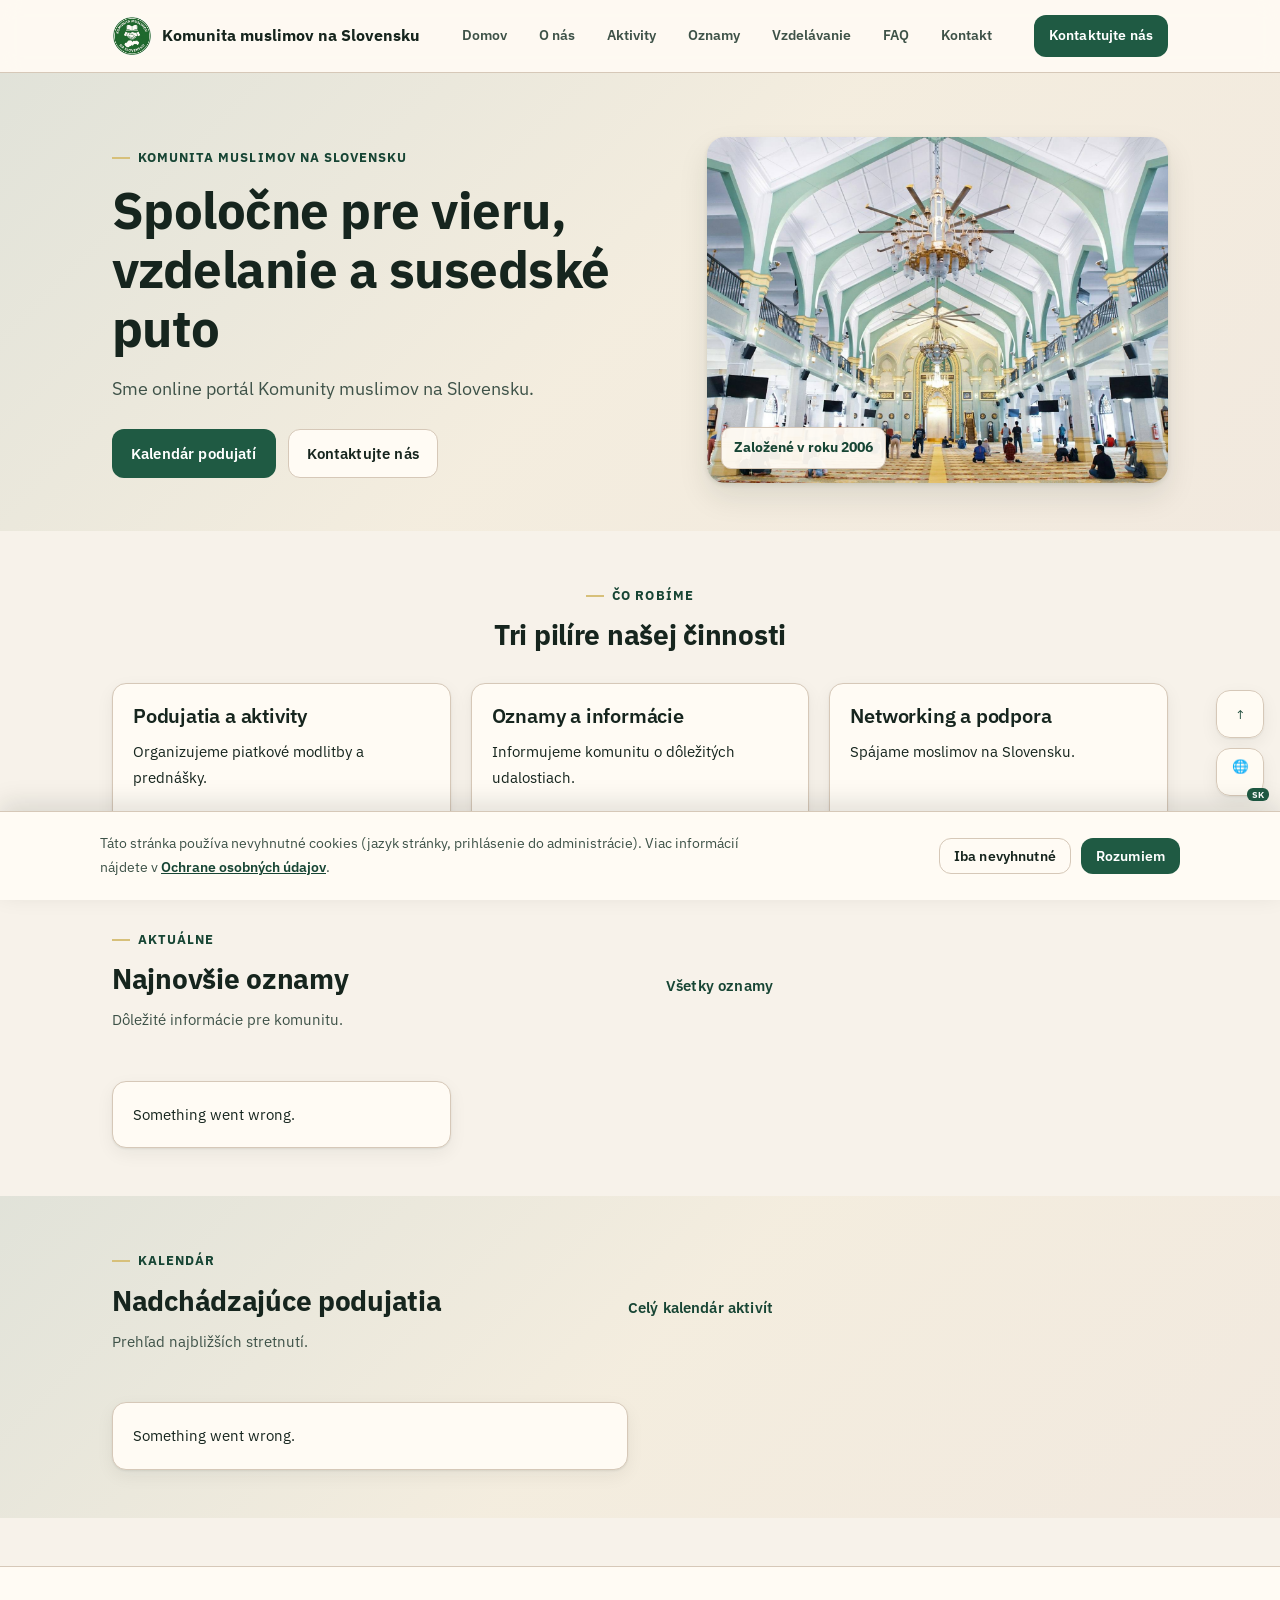
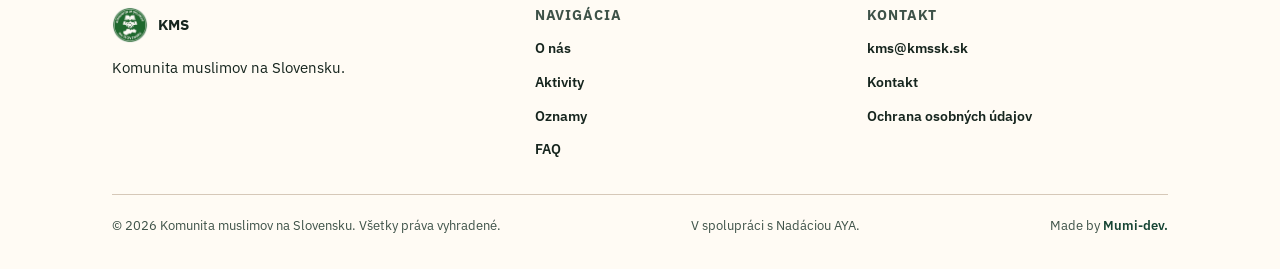
==== site/index.html @ 3a9035a1 "Add files via upload" ====
<!DOCTYPE html>
<html lang="sk" dir="ltr">
<head>
<meta charset="UTF-8">
<meta name="viewport" content="width=device-width, initial-scale=1.0">
<title data-i18n-title="meta.home_title">Komunita muslimov na Slovensku | KMS</title>
<meta name="description" content="Oficiálna stránka Komunity muslimov na Slovensku." data-i18n-content="meta.home_desc">
<meta name="robots" content="index, follow">
<link rel="canonical" href="https://kmssk.sk/">
<meta property="og:type" content="website">
<meta property="og:title" content="Komunita muslimov na Slovensku | KMS">
<meta property="og:description" content="Oznamy, kalendár podujatí a informácie pre moslimskú komunitu na Slovensku.">
<meta property="og:image" content="https://kmssk.sk/assets/img/hero-mosque.jpg">
<meta property="og:url" content="https://kmssk.sk/">
<script type="application/ld+json">
{
  "@context": "https://schema.org",
  "@type": "Organization",
  "name": "Komunita moslimov na Slovensku",
  "alternateName": "KMS",
  "url": "https://kmssk.sk/",
  "logo": "https://kmssk.sk/assets/img/logo.jpg",
  "email": "kms@kmssk.sk",
  "sameAs": [],
  "address": {
    "@type": "PostalAddress",
    "streetAddress": "Bojnická ul.",
    "addressLocality": "Bratislava",
    "addressCountry": "SK"
  }
}
</script>
<link rel="icon" href="assets/img/favicon.png" type="image/png">
<link rel="preconnect" href="https://fonts.googleapis.com">
<link rel="preconnect" href="https://fonts.gstatic.com" crossorigin>
<link href="https://fonts.googleapis.com/css2?family=IBM+Plex+Sans:wght@400;500;600;700;800&family=IBM+Plex+Sans+Arabic:wght@400;500;600;700&display=swap" rel="stylesheet">
<link rel="stylesheet" href="assets/css/tokens.css">
<link rel="stylesheet" href="assets/css/style.css">
</head>
<body data-page-popup="true">
<a class="skip-link" href="#main">Skip to content</a>

<header class="site-header">
  <div class="container">
    <a class="brand" href="/">
      <img src="assets/img/logo.jpg" alt="Logo KMS" width="40" height="40">
      <span data-i18n="meta.site_name">Komunita muslimov na Slovensku</span>
    </a>
    <nav class="site-nav" aria-label="Hlavná navigácia">
      <a href="/" data-i18n="nav.home">Domov</a>
      <a href="/about" data-i18n="nav.about">O nás</a>
      <a href="/activities" data-i18n="nav.activities">Aktivity</a>
      <a href="/announcements" data-i18n="nav.announcements">Oznamy</a>
      <a href="/education" data-i18n="nav.education">Vzdelávanie</a>
      <a href="/faq" data-i18n="nav.faq">FAQ</a>
      <a href="/contact" data-i18n="nav.contact">Kontakt</a>
    </nav>
    <div class="header-actions">
      <a class="btn btn-primary btn-header-cta btn-sm" href="/contact" data-i18n="home.cta_contact">Kontaktujte nás</a>
      <button class="hamburger" type="button" data-drawer-open aria-label="Otvoriť menu" aria-expanded="false" aria-controls="mobile-drawer" data-testid="hamburger-btn">
        <span></span>
      </button>
    </div>
  </div>
</header>

<div class="drawer-scrim" data-drawer-scrim></div>
<aside class="drawer" data-drawer id="mobile-drawer" data-open="false" aria-label="Mobilné menu">
  <div class="drawer-top">
    <a class="brand" href="/"><img src="assets/img/logo.jpg" alt="" width="36" height="36"><span data-i18n="meta.site_name">KMS</span></a>
    <button class="drawer-close" type="button" data-drawer-close aria-label="Zavrieť menu" data-testid="drawer-close-btn">&#10005;</button>
  </div>
  <nav class="drawer-nav" aria-label="Mobilná navigácia">
    <a href="/" data-i18n="nav.home">Domov</a>
    <a href="/about" data-i18n="nav.about">O nás</a>
    <a href="/activities" data-i18n="nav.activities">Aktivity</a>
    <a href="/announcements" data-i18n="nav.announcements">Oznamy</a>
    <a href="/education" data-i18n="nav.education">Vzdelávanie</a>
    <a href="/faq" data-i18n="nav.faq">FAQ</a>
    <a href="/contact" data-i18n="nav.contact">Kontakt</a>
  </nav>
</aside>

<main id="main">
<div id="app-content">

  <section class="hero wash">
    <div class="container">
      <div class="grid">
        <div data-reveal>
          <div class="eyebrow" data-i18n="home.hero_eyebrow">Komunita muslimov na Slovensku</div>
          <h1 data-i18n="home.hero_title">Spoločne pre vieru, vzdelanie a susedské puto</h1>
          <p class="lead" data-i18n="home.hero_lead">Sme online portál Komunity muslimov na Slovensku.</p>
          <div class="hero-actions">
            <a class="btn btn-primary" href="/activities" data-i18n="home.cta_activities">Kalendár podujatí</a>
            <a class="btn btn-secondary" href="/contact" data-i18n="home.cta_contact">Kontaktujte nás</a>
          </div>
        </div>
        <div data-reveal>
          <div class="hero-media">
            <img src="assets/img/hero-mosque.jpg" alt="Modlitebná sála" loading="eager" width="800" height="600" data-edit-img="home.hero_image">
            <span class="hero-badge" data-i18n="home.hero_badge">Založené v roku 2006</span>
          </div>
        </div>
      </div>
    </div>
  </section>

  <section>
    <div class="container">
      <div class="section-head center">
        <div class="eyebrow" data-i18n="home.pillars_eyebrow">Čo robíme</div>
        <h2 data-i18n="home.pillars_title">Tri pilíre našej činnosti</h2>
      </div>
      <div class="grid-3">
        <div class="card card-pad" data-reveal>
          <h3 data-i18n="home.pillar_1_title">Podujatia a aktivity</h3>
          <p data-i18n="home.pillar_1_desc">Organizujeme piatkové modlitby a prednášky.</p>
        </div>
        <div class="card card-pad" data-reveal>
          <h3 data-i18n="home.pillar_2_title">Oznamy a informácie</h3>
          <p data-i18n="home.pillar_2_desc">Informujeme komunitu o dôležitých udalostiach.</p>
        </div>
        <div class="card card-pad" data-reveal>
          <h3 data-i18n="home.pillar_3_title">Networking a podpora</h3>
          <p data-i18n="home.pillar_3_desc">Spájame moslimov na Slovensku.</p>
        </div>
      </div>
    </div>
  </section>

  <section>
    <div class="container">
      <div class="section-head justify-between flex flex-wrap gap-3 items-center">
        <div>
          <div class="eyebrow" data-i18n="home.announcements_eyebrow">Aktuálne</div>
          <h2 data-i18n="home.announcements_title">Najnovšie oznamy</h2>
          <p data-i18n="home.announcements_desc">Dôležité informácie pre komunitu.</p>
        </div>
        <a class="btn btn-ghost" href="/announcements" data-i18n="home.announcements_cta">Všetky oznamy</a>
      </div>
      <div class="grid-3" data-home-announcements data-testid="home-announcements-list">
        <div class="skeleton skeleton-line"></div>
      </div>
    </div>
  </section>

  <section class="wash">
    <div class="container">
      <div class="section-head justify-between flex flex-wrap gap-3 items-center">
        <div>
          <div class="eyebrow" data-i18n="home.events_eyebrow">Kalendár</div>
          <h2 data-i18n="home.events_title">Nadchádzajúce podujatia</h2>
          <p data-i18n="home.events_desc">Prehľad najbližších stretnutí.</p>
        </div>
        <a class="btn btn-ghost" href="/activities" data-i18n="home.events_cta">Celý kalendár aktivít</a>
      </div>
      <div class="grid-2" data-home-events data-testid="home-events-list">
        <div class="skeleton skeleton-line"></div>
      </div>
    </div>
  </section>

</div>
</main>

<footer class="site-footer">
  <div class="container">
    <div class="footer-grid">
      <div>
        <div class="footer-brand"><img src="assets/img/logo.jpg" alt=""><span data-i18n="meta.site_name">KMS</span></div>
        <p data-i18n="footer.about_text">Komunita muslimov na Slovensku.</p>
      </div>
      <div class="footer-col">
        <h4 data-i18n="footer.nav_title">Navigácia</h4>
        <ul>
          <li><a href="/about" data-i18n="nav.about">O nás</a></li>
          <li><a href="/activities" data-i18n="nav.activities">Aktivity</a></li>
          <li><a href="/announcements" data-i18n="nav.announcements">Oznamy</a></li>
          <li><a href="/faq" data-i18n="nav.faq">FAQ</a></li>
        </ul>
      </div>
      <div class="footer-col">
        <h4 data-i18n="footer.contact_title">Kontakt</h4>
        <ul>
          <li><a href="mailto:kms@kmssk.sk">kms@kmssk.sk</a></li>
          <li><a href="/contact" data-i18n="nav.contact">Kontakt</a></li>
          <li><a href="/privacy">Ochrana osobných údajov</a></li>
        </ul>
      </div>
    </div>
    <div class="footer-bottom">
      <span>&copy; <span id="year"></span> <span data-i18n="footer.made_with">Komunita muslimov na Slovensku</span>. <span data-i18n="common.all_rights">Všetky práva vyhradené.</span></span>
      <span data-i18n="footer.follow_text">V spolupráci s Nadáciou AYA.</span><span class="footer-credit">Made by <a href="https://cloudinite.github.io/mumi/" target="_blank" rel="noopener">Mumi-dev.</a></span>
    </div>
  </div>
</footer>

<div class="fab-rail">
  <button class="fab fab-scroll" type="button" data-scroll-top aria-label="Späť nahor" data-i18n-aria-label="common.scroll_top" data-testid="scroll-top-btn">&#8593;</button>
  <div style="position:relative;">
    <button class="fab" type="button" data-lang-toggle aria-label="Jazyk" aria-expanded="false" data-testid="lang-toggle-btn">
      &#127760;<span class="fab-lang-code">SK</span>
    </button>
    <div class="lang-menu" data-lang-menu data-open="false" role="menu" data-testid="lang-menu">
      <button type="button" data-lang-option="sk" role="menuitemradio" aria-checked="true">Slovenčina</button>
      <button type="button" data-lang-option="en" role="menuitemradio" aria-checked="false">English</button>
      <button type="button" data-lang-option="ru" role="menuitemradio" aria-checked="false">Русский</button>
      <button type="button" data-lang-option="de" role="menuitemradio" aria-checked="false">Deutsch</button>
      <button type="button" data-lang-option="ar" role="menuitemradio" aria-checked="false">العربية</button>
    </div>
  </div>
</div>

<div class="modal-scrim" data-popup-scrim data-open="false" role="dialog" aria-modal="true" aria-labelledby="popup-title">
  <div class="modal-box" data-popup-box tabindex="-1" data-testid="announcement-popup">
    <div class="modal-header">
      <div class="modal-title-wrap">
        <span class="modal-badge" data-popup-badge>Nový oznam</span>
        <h2 class="modal-title" id="popup-title" data-popup-title>—</h2>
      </div>
      <button class="modal-close" type="button" data-popup-close aria-label="Zavrieť" data-testid="popup-close-btn">&#10005;</button>
    </div>
    <div class="modal-date" data-popup-date></div>
    <div class="modal-mini-lang" role="group" aria-label="Preložiť oznam">
      <button type="button" data-popup-lang="sk" aria-pressed="true">SK</button>
      <button type="button" data-popup-lang="en" aria-pressed="false">EN</button>
      <button type="button" data-popup-lang="ru" aria-pressed="false">RU</button>
      <button type="button" data-popup-lang="de" aria-pressed="false">DE</button>
      <button type="button" data-popup-lang="ar" aria-pressed="false">AR</button>
    </div>
    <div class="modal-body" data-popup-body></div>
  </div>
</div>

<div class="cookie-banner" data-cookie-banner data-testid="cookie-consent-banner" hidden>
  <div class="cookie-banner-inner">
    <p data-i18n="cookie.message">Táto stránka používa nevyhnutné cookies (jazyk stránky, prihlásenie do administrácie). Viac informácií nájdete v <a href="/privacy">Ochrane osobných údajov</a>.</p>
    <div class="cookie-actions">
      <button type="button" class="btn btn-secondary btn-sm" data-cookie-decline data-i18n="cookie.decline" data-testid="cookie-decline-btn">Iba nevyhnutné</button>
      <button type="button" class="btn btn-primary btn-sm" data-cookie-accept data-i18n="cookie.accept" data-testid="cookie-accept-btn">Rozumiem</button>
    </div>
  </div>
</div>
<script src="assets/js/i18n.js"></script>
<script src="assets/js/main.js"></script>
<script src="assets/js/editor-bridge.js"></script>
<script src="assets/js/cookie-consent.js"></script>
<script src="assets/js/popup.js"></script>
<script src="assets/js/home.js"></script>
<script>document.getElementById('year').textContent = new Date().getFullYear();</script>
</body>
</html>
---- site/assets/css/tokens.css ----
/* ============================================================
   KMSSK.SK — DESIGN TOKENS
   Plain CSS custom properties. Load before style.css.
   ============================================================ */
:root{
  --bg:#F7F2EA;
  --fg:#16251E;
  --fg-muted:#3E5248;
  --card:#FFFBF4;
  --card-2:#EFE6DA;
  --stroke:#D6C8B8;
  --brand:#1F5A43;
  --brand-strong:#174534;
  --accent:#9A5A2A;
  --accent-soft:#D7C07A;
  --info:#1E5A7A;
  --success:#2F6B4F;
  --warning:#9A6A2F;
  --danger:#8A3F3A;
  --ring:#1D4ED8;

  --font-latin:"IBM Plex Sans",system-ui,-apple-system,"Segoe UI",Roboto,Arial,sans-serif;
  --font-arabic:"IBM Plex Sans Arabic","Noto Sans Arabic",Tahoma,Arial,sans-serif;

  --fs-900:clamp(2.25rem,4vw,3.5rem);
  --fs-800:clamp(1.5rem,2.2vw,2rem);
  --fs-700:1.25rem;
  --fs-600:1.125rem;
  --fs-500:1rem;
  --fs-400:0.9375rem;
  --fs-300:0.875rem;
  --fs-200:0.8125rem;

  --lh-tight:1.15;
  --lh-normal:1.5;
  --lh-relaxed:1.7;

  --space-1:0.25rem;
  --space-2:0.5rem;
  --space-3:0.75rem;
  --space-4:1rem;
  --space-5:1.25rem;
  --space-6:1.5rem;
  --space-8:2rem;
  --space-10:2.5rem;
  --space-12:3rem;
  --space-16:4rem;

  --radius-1:10px;
  --radius-2:14px;
  --radius-3:18px;

  --shadow-1:0 1px 2px rgba(22,37,30,.08),0 6px 18px rgba(22,37,30,.06);
  --shadow-2:0 2px 4px rgba(22,37,30,.10),0 14px 30px rgba(22,37,30,.10);

  --ease-out:cubic-bezier(.16,1,.3,1);
  --ease-in:cubic-bezier(.7,0,.84,0);
  --dur-1:120ms;
  --dur-2:180ms;
  --dur-3:260ms;
  --dur-4:420ms;

  --header-h:72px;
}

html{color-scheme:light;}
*,*::before,*::after{box-sizing:border-box;}
html,body{margin:0;padding:0;}
body{
  background:var(--bg);
  color:var(--fg);
  font-family:var(--font-latin);
  font-size:var(--fs-400);
  line-height:var(--lh-relaxed);
  -webkit-font-smoothing:antialiased;
  text-rendering:optimizeLegibility;
}
html[lang^="ar"] body{font-family:var(--font-arabic);}

img{max-width:100%;display:block;}
a{color:var(--brand-strong);text-decoration:none;}
a:hover{color:var(--accent);}
button{font-family:inherit;}

:focus-visible{outline:3px solid var(--ring);outline-offset:2px;border-radius:4px;}
::selection{background:rgba(31,90,67,.18);}

h1,h2,h3,h4{line-height:var(--lh-tight);letter-spacing:-0.01em;margin:0 0 var(--space-3);color:var(--fg);}
h1{font-size:var(--fs-900);font-weight:700;}
h2{font-size:var(--fs-800);font-weight:700;}
h3{font-size:var(--fs-700);font-weight:600;}
p{margin:0 0 var(--space-4);color:var(--fg);}

@media (prefers-reduced-motion: reduce){
  *{scroll-behavior:auto !important; animation-duration:.01ms !important; animation-iteration-count:1 !important; transition-duration:.01ms !important;}
}
---- site/assets/css/style.css ----
/* ============================================================
   KMSSK.SK — MAIN STYLESHEET
   ============================================================ */

/* ---------- Base / Layout ---------- */
.container{max-width:1120px;margin:0 auto;padding:0 16px;}
@media(min-width:768px){.container{padding:0 24px;}}
@media(min-width:1024px){.container{padding:0 32px;}}

main{display:block;}
section{padding:var(--space-12) 0;}
@media(max-width:640px){section{padding:var(--space-8) 0;}}

.skip-link{position:absolute;left:-999px;top:0;background:var(--brand);color:#fff;padding:10px 16px;border-radius:0 0 10px 0;z-index:200;}
.skip-link:focus{left:0;}

.eyebrow{display:inline-flex;align-items:center;gap:8px;font-size:var(--fs-200);font-weight:700;letter-spacing:.08em;text-transform:uppercase;color:var(--brand-strong);margin-bottom:var(--space-3);}
.eyebrow::before{content:"";width:18px;height:2px;background:var(--accent-soft);display:inline-block;}
.section-head{max-width:680px;margin-bottom:var(--space-8);}
.section-head p{color:var(--fg-muted);}
.section-head.center{margin-left:auto;margin-right:auto;text-align:center;}

.text-muted{color:var(--fg-muted);}
.visually-hidden{position:absolute !important;width:1px;height:1px;overflow:hidden;clip:rect(0,0,0,0);white-space:nowrap;}

/* decorative wash (max 20% viewport, only as section overlay) */
.wash{position:relative;isolation:isolate;}
.wash::before{content:"";position:absolute;inset:0;z-index:-1;background:linear-gradient(135deg, rgba(31,90,67,0.10), rgba(215,192,122,0.10), rgba(154,90,42,0.06));}

/* ---------- Reveal-on-scroll ---------- */
[data-reveal]{opacity:0;transform:translateY(14px);transition:opacity var(--dur-4) var(--ease-out), transform var(--dur-4) var(--ease-out);}
[data-reveal].is-visible{opacity:1;transform:translateY(0);}

/* ---------- Page transition ---------- */
body{opacity:1;transition:opacity var(--dur-4) var(--ease-out);}
body[data-page-state="out"]{opacity:0;}

/* ---------- Cross-fade content on language change ---------- */
#app-content{opacity:1;transform:translateY(0);transition:opacity var(--dur-4) var(--ease-out), transform var(--dur-4) var(--ease-out);}
#app-content[data-i18n-state="out"]{opacity:0;transform:translateY(4px);}

/* ---------- Header / Nav ---------- */
.site-header{position:sticky;top:0;z-index:50;background:rgba(255,251,244,0.86);backdrop-filter:blur(10px);border-bottom:1px solid var(--stroke);}
@supports not (backdrop-filter: blur(1px)){.site-header{background:var(--card);}}
.site-header .container{display:flex;align-items:center;justify-content:space-between;height:var(--header-h);gap:var(--space-4);}
.brand{display:flex;align-items:center;gap:10px;font-weight:700;color:var(--fg);font-size:var(--fs-500);min-width:0;}
.brand img{width:40px;height:40px;border-radius:50%;flex-shrink:0;}
.brand span{white-space:nowrap;overflow:hidden;text-overflow:ellipsis;}
@media(max-width:480px){.brand span{max-width:150px;}}

.site-nav{display:none;align-items:center;gap:var(--space-1);}
.site-nav a{padding:10px 14px;border-radius:10px;color:var(--fg-muted);font-weight:600;font-size:var(--fs-300);transition:background var(--dur-2) var(--ease-out), color var(--dur-2) var(--ease-out);white-space:nowrap;}
.site-nav a:hover{background:var(--card-2);color:var(--brand-strong);}
.site-nav a[aria-current="page"]{color:var(--brand-strong);background:var(--card-2);}
@media(min-width:900px){.site-nav{display:flex;}}

.header-actions{display:flex;align-items:center;gap:10px;}
.btn-header-cta{display:none;}
@media(min-width:900px){.btn-header-cta{display:inline-flex;}}

.hamburger{display:inline-flex;width:44px;height:44px;border-radius:10px;border:1px solid var(--stroke);background:var(--card);align-items:center;justify-content:center;cursor:pointer;flex-shrink:0;}
@media(min-width:900px){.hamburger{display:none;}}
.hamburger span{display:block;width:20px;height:2px;background:var(--fg);position:relative;}
.hamburger span::before,.hamburger span::after{content:"";position:absolute;left:0;width:20px;height:2px;background:var(--fg);transition:transform var(--dur-2) var(--ease-out);}
.hamburger span::before{top:-6px;}
.hamburger span::after{top:6px;}

/* ---------- Mobile Drawer ---------- */
.drawer-scrim{position:fixed;inset:0;background:rgba(22,37,30,.42);opacity:0;pointer-events:none;transition:opacity var(--dur-3) var(--ease-out);z-index:90;}
.drawer-scrim[data-open="true"]{opacity:1;pointer-events:auto;}
.drawer{position:fixed;top:0;right:0;height:100%;width:min(86vw,360px);background:var(--card);border-left:1px solid var(--stroke);translate:100% 0;opacity:0;box-shadow:var(--shadow-2);transition:opacity var(--dur-3) var(--ease-out), translate var(--dur-3) var(--ease-out);z-index:91;display:flex;flex-direction:column;padding:var(--space-5);overflow-y:auto;}
.drawer[data-open="true"]{opacity:1;translate:0 0;}
.drawer-top{display:flex;align-items:center;justify-content:space-between;margin-bottom:var(--space-6);}
.drawer-close{width:40px;height:40px;border-radius:10px;border:1px solid var(--stroke);background:var(--card);display:flex;align-items:center;justify-content:center;cursor:pointer;}
.drawer-nav{display:flex;flex-direction:column;gap:4px;}
.drawer-nav a{padding:14px 12px;border-radius:10px;color:var(--fg);font-weight:600;font-size:var(--fs-500);}
.drawer-nav a:hover{background:var(--card-2);}
.drawer-nav a[aria-current="page"]{color:var(--brand-strong);background:var(--card-2);}
body.drawer-locked{overflow:hidden;}

/* ---------- Floating Action Rail ---------- */
.fab-rail{position:fixed;right:16px;bottom:16px;display:flex;flex-direction:column;gap:10px;z-index:60;padding-bottom:env(safe-area-inset-bottom);transition:bottom .25s ease;}
body.has-cookie-banner .fab-rail{bottom:104px;}
@media(max-width:640px){body.has-cookie-banner .fab-rail{bottom:150px;}}

/* Cookie / privacy consent banner */
.cookie-banner{position:fixed;left:0;right:0;bottom:0;z-index:80;background:var(--card);border-top:1px solid var(--stroke);box-shadow:0 -8px 24px rgba(20,30,25,.12);padding:var(--space-5) 0;padding-bottom:calc(var(--space-5) + env(safe-area-inset-bottom));transform:translateY(100%);transition:transform .25s ease;}
.cookie-banner.is-visible{transform:translateY(0);}
.cookie-banner-inner{max-width:1120px;margin:0 auto;padding:0 var(--space-5);display:flex;align-items:center;justify-content:space-between;gap:var(--space-6);flex-wrap:wrap;}
.cookie-banner-inner p{margin:0;font-size:var(--fs-300);color:var(--fg-muted);max-width:640px;}
.cookie-banner-inner p a{color:var(--brand-strong);font-weight:600;text-decoration:underline;}
.cookie-actions{display:flex;gap:10px;flex-wrap:wrap;flex-shrink:0;}
@media(max-width:640px){
  .cookie-banner-inner{flex-direction:column;align-items:stretch;text-align:left;}
  .cookie-actions{width:100%;}
  .cookie-actions .btn{flex:1;}
}
.fab{width:48px;height:48px;border-radius:14px;background:rgba(255,251,244,.94);border:1px solid var(--stroke);box-shadow:var(--shadow-1);display:grid;place-items:center;color:var(--brand-strong);transition:box-shadow var(--dur-2) var(--ease-out), background var(--dur-2) var(--ease-out), opacity var(--dur-2) var(--ease-out), transform var(--dur-2) var(--ease-out);cursor:pointer;position:relative;}
.fab:hover{box-shadow:var(--shadow-2);background:var(--card);}
.fab:active{transform:scale(.96);}
.fab-scroll{opacity:0;pointer-events:none;transform:translateY(6px);}
.fab-scroll.is-visible{opacity:1;pointer-events:auto;transform:translateY(0);}
.fab-lang-code{position:absolute;bottom:-6px;right:-6px;background:var(--brand);color:#fff;font-size:9px;font-weight:800;letter-spacing:.02em;padding:2px 5px;border-radius:6px;line-height:1;}

.lang-menu{position:absolute;bottom:56px;right:0;background:var(--card);border:1px solid var(--stroke);border-radius:var(--radius-2);box-shadow:var(--shadow-2);padding:6px;min-width:170px;opacity:0;transform:translateY(6px) scale(.98);pointer-events:none;transition:opacity var(--dur-2) var(--ease-out), transform var(--dur-2) var(--ease-out);}
.lang-menu[data-open="true"]{opacity:1;transform:translateY(0) scale(1);pointer-events:auto;}
.lang-menu button{display:flex;width:100%;align-items:center;justify-content:space-between;gap:8px;padding:10px 12px;border-radius:8px;background:transparent;border:none;color:var(--fg);font-size:var(--fs-300);font-weight:600;cursor:pointer;text-align:left;}
.lang-menu button:hover{background:var(--card-2);}
.lang-menu button[aria-checked="true"]{color:var(--brand-strong);background:var(--card-2);}

/* ---------- Hero ---------- */
.hero{padding:var(--space-16) 0 var(--space-12);}
.hero .grid{display:grid;gap:var(--space-8);align-items:center;}
@media(min-width:860px){.hero .grid{grid-template-columns:1.1fr .9fr;}}
.hero h1{margin-bottom:var(--space-4);}
.hero p.lead{font-size:var(--fs-600);color:var(--fg-muted);max-width:560px;}
.hero-actions{display:flex;gap:12px;flex-wrap:wrap;margin-top:var(--space-6);}
.hero-media{position:relative;border-radius:var(--radius-3);overflow:hidden;box-shadow:var(--shadow-2);aspect-ratio:4/3;}
.hero-media img{width:100%;height:100%;object-fit:cover;}
.hero-badge{position:absolute;bottom:14px;left:14px;background:rgba(255,251,244,.94);border:1px solid var(--stroke);border-radius:var(--radius-1);padding:8px 12px;font-size:var(--fs-300);font-weight:700;color:var(--brand-strong);box-shadow:var(--shadow-1);}

/* ---------- Buttons ---------- */
.btn{display:inline-flex;align-items:center;justify-content:center;gap:8px;border-radius:12px;padding:11px 18px;font-weight:600;font-size:var(--fs-400);cursor:pointer;min-height:44px;letter-spacing:.01em;border:1px solid transparent;transition:background var(--dur-2) var(--ease-out), box-shadow var(--dur-2) var(--ease-out), border-color var(--dur-2) var(--ease-out), transform var(--dur-1) var(--ease-out);}
.btn:active{transform:scale(.98);}
.btn-primary{background:var(--brand);color:#fff;}
.btn-primary:hover{background:var(--brand-strong);box-shadow:var(--shadow-1);color:#fff;}
.btn-secondary{background:var(--card);color:var(--fg);border-color:var(--stroke);}
.btn-secondary:hover{border-color:rgba(31,90,67,.35);box-shadow:var(--shadow-1);}
.btn-ghost{background:transparent;color:var(--brand-strong);}
.btn-ghost:hover{background:rgba(31,90,67,.08);}
.btn-sm{min-height:36px;padding:8px 14px;font-size:var(--fs-300);}
.btn[aria-disabled="true"]{opacity:.55;cursor:not-allowed;}
.btn[aria-disabled="true"]:hover{background:var(--card);box-shadow:none;}

/* ---------- Cards ---------- */
.card{background:var(--card);border:1px solid var(--stroke);border-radius:var(--radius-2);box-shadow:var(--shadow-1);transition:box-shadow var(--dur-2) var(--ease-out);}
.card:hover{box-shadow:var(--shadow-2);}
.card-pad{padding:var(--space-5);}

.grid-3{display:grid;gap:var(--space-5);grid-template-columns:1fr;}
@media(min-width:680px){.grid-3{grid-template-columns:repeat(2,1fr);}}
@media(min-width:980px){.grid-3{grid-template-columns:repeat(3,1fr);}}
/* Announcements archive: auto-fit so a handful of items never leave awkward empty columns */
.announcements-grid{grid-template-columns:repeat(auto-fit,minmax(280px,1fr)) !important;}
.announcements-cta{display:flex;align-items:center;justify-content:space-between;gap:var(--space-5);flex-wrap:wrap;}
.announcements-cta .btn{flex-shrink:0;}
.grid-2{display:grid;gap:var(--space-6);grid-template-columns:1fr;}
@media(min-width:760px){.grid-2{grid-template-columns:1fr 1fr;}}

.announcement-card{padding:var(--space-5);display:flex;flex-direction:column;gap:8px;position:relative;}
.announcement-card .badge-row{display:flex;align-items:center;gap:8px;}
.badge{display:inline-flex;align-items:center;gap:6px;font-size:var(--fs-200);font-weight:700;padding:4px 10px;border-radius:999px;background:var(--card-2);color:var(--brand-strong);}
.badge-dot{width:7px;height:7px;border-radius:50%;background:var(--accent-soft);}
.announcement-card h3{font-size:var(--fs-600);margin:2px 0;}
.announcement-card .meta{font-size:var(--fs-300);color:var(--fg-muted);}
.announcement-card.urgent{border-left:3px solid var(--danger);}

.event-card{padding:var(--space-5);display:flex;gap:var(--space-4);align-items:flex-start;}
.event-date-pill{flex-shrink:0;width:64px;height:64px;border-radius:var(--radius-1);background:var(--card-2);display:flex;flex-direction:column;align-items:center;justify-content:center;color:var(--brand-strong);font-weight:700;line-height:1.1;}
.event-date-pill .d{font-size:1.35rem;}
.event-date-pill .m{font-size:var(--fs-200);text-transform:uppercase;letter-spacing:.04em;}
.event-body{flex:1;min-width:0;}
.event-body h3{font-size:var(--fs-600);margin-bottom:4px;}
.event-meta{display:flex;gap:14px;flex-wrap:wrap;font-size:var(--fs-300);color:var(--fg-muted);margin:6px 0;}
.event-meta span{display:inline-flex;align-items:center;gap:6px;}
.event-status{font-size:var(--fs-200);font-weight:700;padding:3px 9px;border-radius:999px;}
.event-status.upcoming{background:rgba(31,90,67,.12);color:var(--brand-strong);}
.event-status.ongoing{background:rgba(154,90,42,.14);color:var(--accent);}
.event-status.past{background:var(--card-2);color:var(--fg-muted);}
.event-status.cancelled{background:rgba(138,63,58,.12);color:var(--danger);}
.event-cta{margin-top:8px;}
.event-cta a{font-weight:700;font-size:var(--fs-300);border-bottom:2px solid transparent;transition:border-color var(--dur-2) var(--ease-out);}
.event-cta a:hover{border-color:var(--accent);}

.coming-soon-card{padding:var(--space-6) var(--space-5);text-align:center;display:flex;flex-direction:column;align-items:center;gap:10px;}
.coming-soon-card .icon{width:56px;height:56px;border-radius:16px;background:var(--card-2);display:flex;align-items:center;justify-content:center;color:var(--brand-strong);font-size:24px;}
.coming-soon-card h3{font-size:var(--fs-600);}
.coming-soon-card p{color:var(--fg-muted);font-size:var(--fs-300);margin-bottom:4px;}

/* ---------- FAQ accordion ---------- */
.faq-list{display:flex;flex-direction:column;gap:10px;}
.faq-item{border:1px solid var(--stroke);border-radius:var(--radius-2);background:var(--card);overflow:hidden;}
.faq-trigger{width:100%;display:flex;align-items:center;justify-content:space-between;gap:12px;padding:16px 18px;background:transparent;border:none;text-align:left;font-weight:700;font-size:var(--fs-500);color:var(--fg);cursor:pointer;min-height:44px;}
.faq-trigger .chev{flex-shrink:0;transition:transform var(--dur-2) var(--ease-out);color:var(--brand-strong);}
.faq-trigger[aria-expanded="true"] .chev{transform:rotate(180deg);}
.faq-content{max-height:0;overflow:hidden;transition:max-height var(--dur-3) var(--ease-out);}
.faq-content-inner{padding:0 18px 16px;color:var(--fg-muted);}

/* ---------- Calendar ---------- */
.calendar-toolbar{display:flex;align-items:center;justify-content:space-between;gap:12px;margin-bottom:var(--space-5);flex-wrap:wrap;}
.calendar-nav{display:flex;align-items:center;gap:8px;}
.calendar-nav button{width:38px;height:38px;border-radius:10px;border:1px solid var(--stroke);background:var(--card);cursor:pointer;display:flex;align-items:center;justify-content:center;}
.calendar-month-label{font-weight:700;font-size:var(--fs-600);min-width:170px;text-align:center;}
.calendar-filter{display:flex;gap:6px;flex-wrap:wrap;}
.filter-chip{border:1px solid var(--stroke);background:var(--card);border-radius:999px;padding:8px 14px;font-size:var(--fs-300);font-weight:600;cursor:pointer;color:var(--fg-muted);}
.filter-chip[aria-pressed="true"]{background:var(--brand);color:#fff;border-color:var(--brand);}

.month-grid{display:grid;grid-template-columns:repeat(7,1fr);gap:6px;}
.month-grid .dow{font-size:var(--fs-200);font-weight:700;text-align:center;color:var(--fg-muted);padding:6px 0;}
.calendar-day{aspect-ratio:1;border-radius:10px;border:1px solid var(--stroke);background:var(--card);display:flex;flex-direction:column;align-items:center;justify-content:center;gap:4px;font-size:var(--fs-300);font-weight:600;cursor:pointer;padding:4px;}
.calendar-day.is-outside{opacity:.35;}
.calendar-day.is-today{box-shadow:inset 0 0 0 2px var(--brand);}
.calendar-day.is-selected{background:rgba(31,90,67,.10);border-color:var(--brand);}
.calendar-day .dots{display:flex;gap:3px;}
.calendar-day .dots span{width:5px;height:5px;border-radius:50%;background:var(--accent);}

/* Calendar + events list side-by-side (smaller calendar, events beside it) */
.calendar-layout{display:flex;gap:var(--space-6);align-items:flex-start;}
.calendar-panel{flex:0 0 360px;max-width:360px;}
.calendar-panel .month-grid{gap:4px;}
.calendar-panel .calendar-day{font-size:var(--fs-200);}
.calendar-events-panel{flex:1;min-width:0;display:flex;flex-direction:column;gap:var(--space-4);max-height:560px;overflow-y:auto;padding-right:4px;}
.calendar-events-panel .event-card{padding:var(--space-4);}
@media(max-width:900px){
  .calendar-layout{flex-direction:column;}
  .calendar-panel{width:100%;max-width:none;flex:1 1 auto;}
  .calendar-events-panel{max-height:none;overflow-y:visible;}
}

.calendar-empty{padding:var(--space-8);text-align:center;color:var(--fg-muted);}

.embed-code-box{background:var(--card-2);border:1px solid var(--stroke);border-radius:var(--radius-2);padding:var(--space-4);font-family:monospace;font-size:var(--fs-300);overflow-x:auto;white-space:pre-wrap;word-break:break-all;}

/* Embed mode overrides */
body[data-embed="true"]{background:transparent;}
body[data-embed="true"] .site-header,
body[data-embed="true"] .site-footer,
body[data-embed="true"] .fab-rail{display:none !important;}
body[data-embed="true"] .cookie-banner{display:none !important;}
body[data-embed="true"] .card{box-shadow:none;}
body[data-embed="true"] main{padding-top:var(--space-4);}
body[data-embed="true"] [data-hide-in-embed]{display:none !important;}
body[data-embed="true"] section{padding:var(--space-4) 0;}

/* ---------- Forms ---------- */
.form-group{margin-bottom:var(--space-4);}
.form-group label{display:block;font-weight:700;font-size:var(--fs-300);margin-bottom:6px;color:var(--fg);}
.required-mark{color:var(--danger);}
.input,textarea.input{width:100%;min-height:44px;border-radius:12px;border:1px solid var(--stroke);background:var(--card);padding:10px 12px;color:var(--fg);font-family:inherit;font-size:var(--fs-400);transition:border-color var(--dur-2) var(--ease-out), box-shadow var(--dur-2) var(--ease-out);}
textarea.input{min-height:130px;resize:vertical;}
.input:focus{border-color:rgba(31,90,67,.55);box-shadow:0 0 0 4px rgba(29,78,216,.18);outline:none;}
.form-msg{padding:12px 14px;border-radius:10px;font-size:var(--fs-300);font-weight:600;margin-top:var(--space-3);display:none;}
.form-msg.show{display:block;}
.form-msg.success{background:rgba(47,107,79,.12);color:var(--success);}
.form-msg.error{background:rgba(138,63,58,.12);color:var(--danger);}
.hp-field{position:absolute;left:-9999px;top:-9999px;}

/* ---------- Modal (Announcement Popup) ---------- */
.modal-scrim{position:fixed;inset:0;background:rgba(22,37,30,.5);opacity:0;pointer-events:none;transition:opacity var(--dur-3) var(--ease-out);z-index:120;display:flex;align-items:center;justify-content:center;padding:16px;}
.modal-scrim[data-open="true"]{opacity:1;pointer-events:auto;}
.modal-box{background:var(--card);border-radius:var(--radius-3);box-shadow:var(--shadow-2);max-width:520px;width:100%;max-height:88vh;overflow-y:auto;position:relative;border-top:5px solid var(--accent-soft);transform:translateY(10px) scale(.98);opacity:0;transition:transform var(--dur-3) var(--ease-out), opacity var(--dur-3) var(--ease-out);}
.modal-scrim[data-open="true"] .modal-box{transform:translateY(0) scale(1);opacity:1;}
.modal-header{display:flex;align-items:flex-start;justify-content:space-between;gap:12px;padding:var(--space-5) var(--space-5) 0;}
.modal-title-wrap{min-width:0;}
.modal-badge{display:inline-flex;align-items:center;gap:6px;font-size:var(--fs-200);font-weight:700;color:var(--accent);text-transform:uppercase;letter-spacing:.04em;margin-bottom:6px;}
.modal-title{font-size:var(--fs-700);margin:0;}
.modal-close{width:36px;height:36px;border-radius:10px;border:1px solid var(--stroke);background:var(--card);cursor:pointer;display:flex;align-items:center;justify-content:center;flex-shrink:0;}
.modal-mini-lang{display:flex;align-items:center;gap:6px;padding:var(--space-5) var(--space-5) 0;}
.modal-mini-lang button{border:1px solid var(--stroke);background:var(--card);border-radius:8px;padding:5px 10px;font-size:var(--fs-200);font-weight:700;cursor:pointer;color:var(--fg-muted);}
.modal-mini-lang button[aria-pressed="true"]{background:var(--brand);color:#fff;border-color:var(--brand);}
.modal-body{padding:var(--space-4) var(--space-5) var(--space-6);color:var(--fg);white-space:pre-line;}
.modal-date{font-size:var(--fs-300);color:var(--fg-muted);padding:0 var(--space-5);}

/* ---------- Footer ---------- */
.site-footer{border-top:1px solid var(--stroke);padding:var(--space-10) 0 var(--space-8);background:var(--card);margin-top:var(--space-12);}
.footer-grid{display:grid;gap:var(--space-8);grid-template-columns:1fr;}
@media(min-width:760px){.footer-grid{grid-template-columns:1.3fr 1fr 1fr;}}
.footer-brand{display:flex;align-items:center;gap:10px;font-weight:700;margin-bottom:var(--space-3);}
.footer-brand img{width:36px;height:36px;border-radius:50%;}
.footer-col h4{font-size:var(--fs-300);text-transform:uppercase;letter-spacing:.06em;color:var(--fg-muted);margin-bottom:var(--space-3);}
.footer-col ul{list-style:none;padding:0;margin:0;display:flex;flex-direction:column;gap:8px;}
.footer-col a{color:var(--fg);font-weight:600;font-size:var(--fs-300);}
.footer-bottom{margin-top:var(--space-8);padding-top:var(--space-5);border-top:1px solid var(--stroke);display:flex;justify-content:space-between;align-items:center;flex-wrap:wrap;gap:10px;font-size:var(--fs-200);color:var(--fg-muted);}
.footer-credit{color:var(--fg-muted);}
.footer-credit a{color:var(--brand-strong);font-weight:600;text-decoration:none;}
.footer-credit a:hover{text-decoration:underline;}
.footer-credit a:focus-visible{outline:2px solid var(--brand);outline-offset:2px;border-radius:3px;}

/* ---------- Page header (non-home pages) ---------- */
.page-header{padding:var(--space-10) 0 var(--space-6);border-bottom:1px solid var(--stroke);background:var(--card-2);}
.page-header .eyebrow{margin-bottom:var(--space-2);}
.page-header p{color:var(--fg-muted);max-width:640px;}
.breadcrumbs{font-size:var(--fs-200);color:var(--fg-muted);margin-bottom:var(--space-3);}
.breadcrumbs a{color:var(--fg-muted);}
.breadcrumbs a:hover{color:var(--brand-strong);}

/* ---------- Timeline (About page) ---------- */
.timeline{position:relative;padding-left:28px;border-left:2px solid var(--stroke);display:flex;flex-direction:column;gap:var(--space-6);}
html[dir="rtl"] .timeline,body.lang-ar .timeline{padding-left:28px;}
.timeline-item{position:relative;}
.timeline-item::before{content:"";position:absolute;left:-35px;top:2px;width:14px;height:14px;border-radius:50%;background:var(--brand);border:3px solid var(--card);box-shadow:0 0 0 2px var(--brand);}
.timeline-item h3{font-size:var(--fs-600);margin-bottom:4px;}
.timeline-item .year{display:inline-block;font-size:var(--fs-200);font-weight:800;color:var(--accent);margin-bottom:4px;}

/* Compact 2-col history grid (About page) - shorter page than a long vertical timeline */
.timeline-grid{display:grid;grid-template-columns:repeat(2,1fr);gap:14px;}
@media(max-width:640px){.timeline-grid{grid-template-columns:1fr;}}
.timeline-card{background:var(--card);border:1px solid var(--stroke);border-radius:var(--radius-2);padding:var(--space-5);}
.timeline-card .year{display:inline-block;font-size:var(--fs-200);font-weight:800;color:var(--accent);margin-bottom:4px;}
.timeline-card h3{font-size:var(--fs-500);margin-bottom:4px;}
.timeline-card p{font-size:var(--fs-300);color:var(--fg-muted);margin:0;}
.timeline-card.is-current{background:rgba(31,90,67,.06);border-color:var(--brand);}

/* ---------- Goals list ---------- */
.goals-list{list-style:none;padding:0;margin:0;display:flex;flex-direction:column;gap:12px;}
.goals-list li{display:flex;gap:12px;align-items:flex-start;background:var(--card);border:1px solid var(--stroke);border-radius:var(--radius-2);padding:14px 16px;}
.goals-list .num{flex-shrink:0;width:30px;height:30px;border-radius:50%;background:var(--brand);color:#fff;font-weight:700;font-size:var(--fs-300);display:flex;align-items:center;justify-content:center;}

/* ---------- Prayer times highlight box ---------- */
.prayer-box{display:grid;gap:var(--space-4);grid-template-columns:1fr;background:var(--card);border:1px solid var(--stroke);border-radius:var(--radius-3);padding:var(--space-6);box-shadow:var(--shadow-1);}
@media(min-width:700px){.prayer-box{grid-template-columns:1fr 1fr;}}
.prayer-time-row{display:flex;align-items:center;justify-content:space-between;padding:12px 0;border-bottom:1px solid var(--stroke);}
.prayer-time-row:last-child{border-bottom:none;}
.prayer-time-row .lang{font-weight:700;}
.prayer-time-row .time{font-weight:800;color:var(--brand-strong);font-size:var(--fs-600);}

/* ---------- RTL text-only rules (Arabic) ---------- */
/* IMPORTANT: html/body dir stays LTR always. Only text-bearing nodes flip. */
[data-i18n-dir][dir="rtl"]{text-align:right;unicode-bidi:plaintext;}
.text-rtl{direction:rtl;text-align:right;unicode-bidi:plaintext;}
.text-ltr{direction:ltr;text-align:left;unicode-bidi:plaintext;}

/* ---------- Skeleton / loading ---------- */
.skeleton{background:linear-gradient(90deg,var(--card-2) 25%,rgba(255,255,255,.6) 37%,var(--card-2) 63%);background-size:400% 100%;animation:skeleton-loading 1.4s ease infinite;border-radius:10px;}
@keyframes skeleton-loading{0%{background-position:100% 50%;}100%{background-position:0 50%;}}
.skeleton-line{height:14px;margin-bottom:8px;}

/* ---------- 404 ---------- */
.error-404{text-align:center;padding:var(--space-16) 0;}
.error-404 .code{font-size:5rem;font-weight:800;color:var(--card-2);line-height:1;-webkit-text-stroke:2px var(--brand);color:transparent;}

/* ---------- Utility spacing ---------- */
.mt-2{margin-top:var(--space-2);}
.mt-4{margin-top:var(--space-4);}
.mt-6{margin-top:var(--space-6);}
.mt-8{margin-top:var(--space-8);}
.flex{display:flex;}
.flex-wrap{flex-wrap:wrap;}
.gap-2{gap:8px;}
.gap-3{gap:12px;}
.items-center{align-items:center;}
.justify-between{justify-content:space-between;}
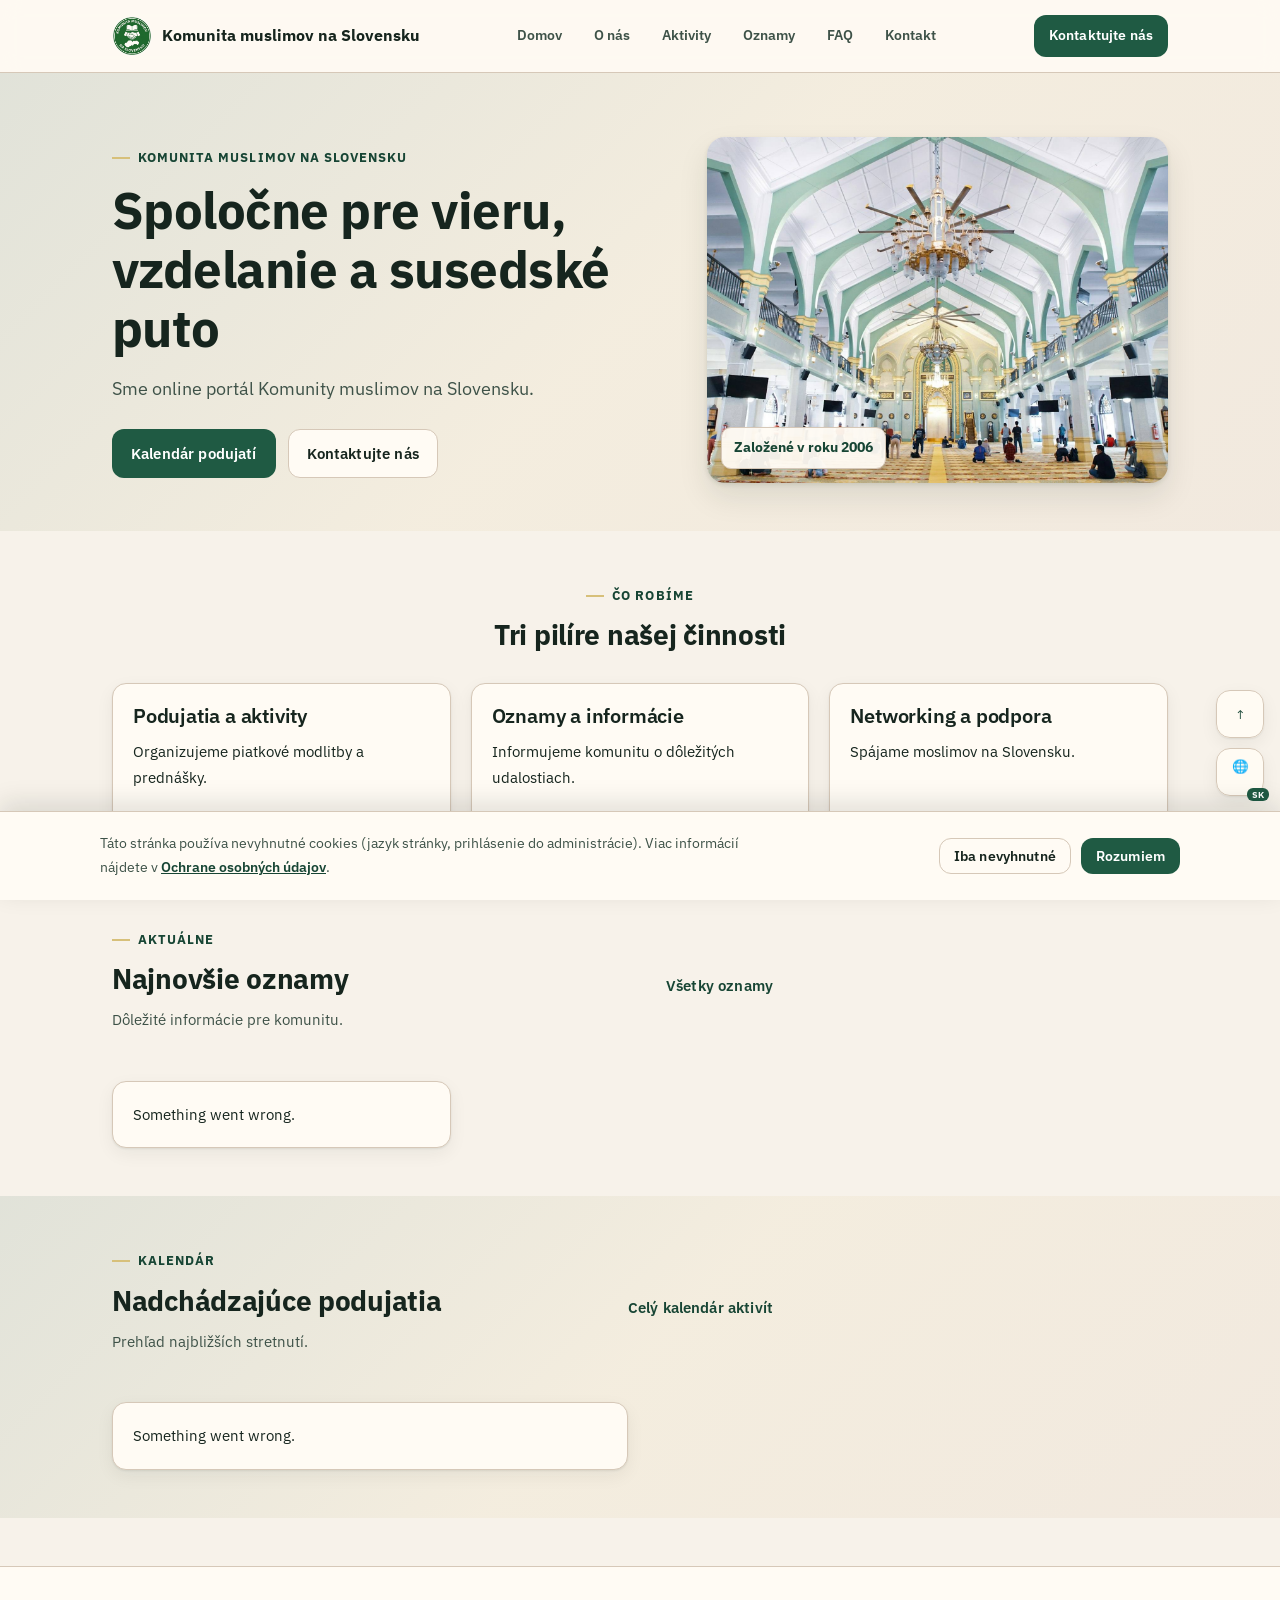
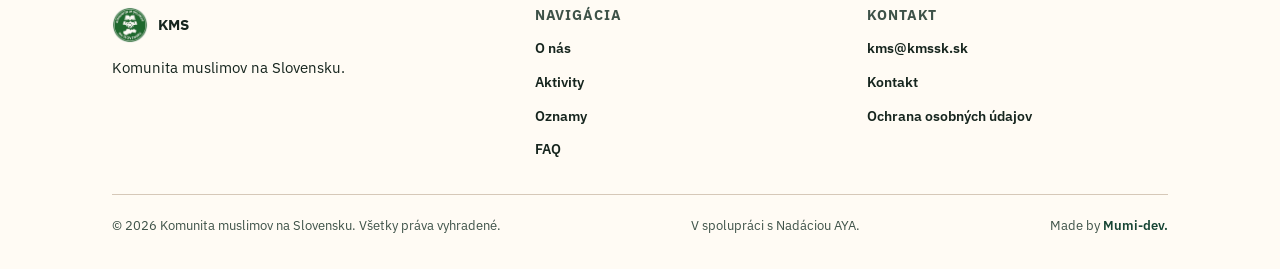
==== commit f6b2f571: "Merge origin/main: adopt extracted site/ layout main replaced kmssk.sk-main.zip with the extracted s" ====
--- a/site/index.html
+++ b/site/index.html
@@ -51,7 +51,6 @@
       <a href="/about" data-i18n="nav.about">O nás</a>
       <a href="/activities" data-i18n="nav.activities">Aktivity</a>
       <a href="/announcements" data-i18n="nav.announcements">Oznamy</a>
-      <a href="/education" data-i18n="nav.education">Vzdelávanie</a>
       <a href="/faq" data-i18n="nav.faq">FAQ</a>
       <a href="/contact" data-i18n="nav.contact">Kontakt</a>
     </nav>
@@ -75,7 +74,6 @@
     <a href="/about" data-i18n="nav.about">O nás</a>
     <a href="/activities" data-i18n="nav.activities">Aktivity</a>
     <a href="/announcements" data-i18n="nav.announcements">Oznamy</a>
-    <a href="/education" data-i18n="nav.education">Vzdelávanie</a>
     <a href="/faq" data-i18n="nav.faq">FAQ</a>
     <a href="/contact" data-i18n="nav.contact">Kontakt</a>
   </nav>
--- a/site/assets/css/style.css
+++ b/site/assets/css/style.css
@@ -19,6 +19,7 @@
 .section-head{max-width:680px;margin-bottom:var(--space-8);}
 .section-head p{color:var(--fg-muted);}
 .section-head.center{margin-left:auto;margin-right:auto;text-align:center;}
+#vzdelavanie{scroll-margin-top:72px;}
 
 .text-muted{color:var(--fg-muted);}
 .visually-hidden{position:absolute !important;width:1px;height:1px;overflow:hidden;clip:rect(0,0,0,0);white-space:nowrap;}
